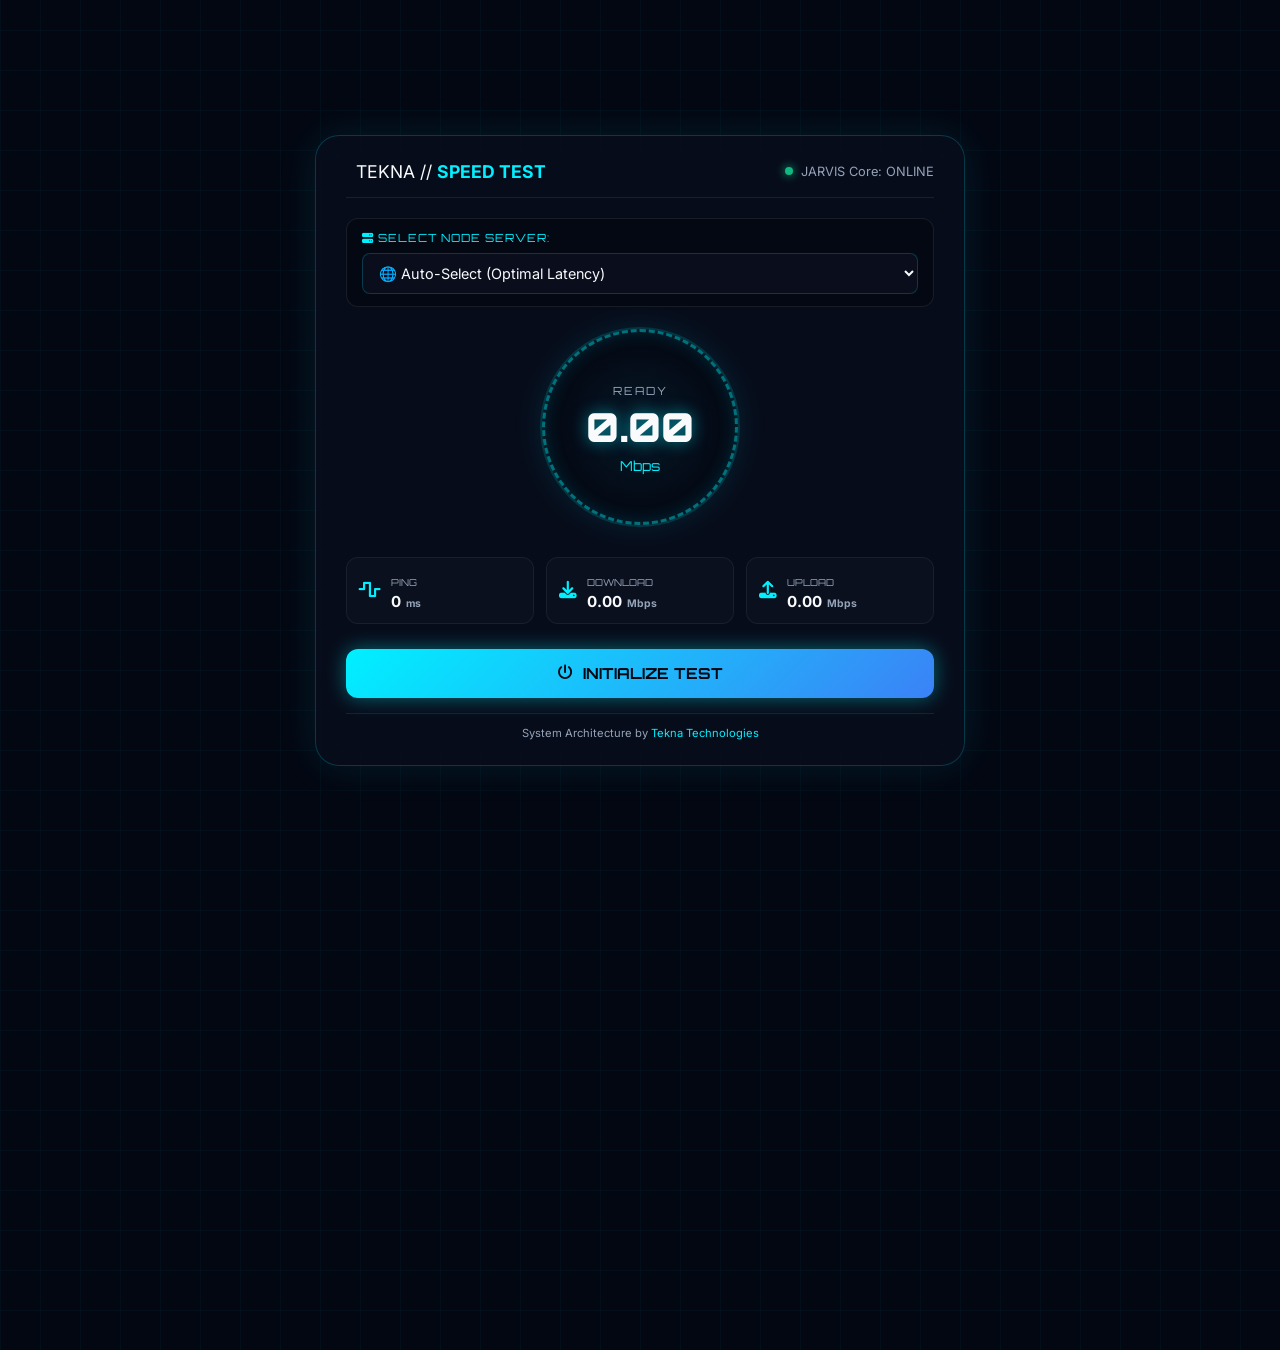
==== index.html @ a688647b "Create index.html" ====
<!DOCTYPE html>
<html lang="en">
<head>
    <meta charset="UTF-8">
    <meta name="viewport" content="width=device-width, initial-scale=1.0">
    <title>Speed Test - Tekna Technologies</title>
    <!-- Google Fonts & FontAwesome -->
    <link href="https://fonts.googleapis.com/css2?family=Orbitron:wght@400;700;900&family=Inter:wght@300;400;600&display=swap" rel="stylesheet">
    <link rel="stylesheet" href="https://cdnjs.cloudflare.com/ajax/libs/font-awesome/6.4.0/css/all.min.css">
    <link rel="stylesheet" href="style.css">
</head>
<body>
    <div class="hud-grid"></div>
    
    <div class="container">
        <!-- Header -->
        <header>
            <div class="logo">
                <i class="fa-solid fa-microchip-ai"></i>
                <span>TEKNA // <strong style="color: var(--neon-cyan);">SPEED TEST</strong></span>
            </div>
            <div class="ai-status">
                <span class="pulse-dot"></span>
                <span id="jarvis-status">JARVIS Core: ONLINE</span>
            </div>
        </header>

        <!-- Server Selector Panel -->
        <div class="server-selector-wrapper">
            <label for="server-select"><i class="fa-solid fa-server"></i> SELECT NODE SERVER:</label>
            <select id="server-select">
                <option value="auto">🌐 Auto-Select (Optimal Latency)</option>
                <option value="jio_mumbai">🇮🇳 Reliance Jio - Mumbai Hub (Jio-optimized)</option>
                <option value="jio_delhi">🇮🇳 Reliance Jio - North Node</option>
                <option value="airtel_delhi">🇮🇳 Bharti Airtel - Delhi Backbone</option>
                <option value="vi_mumbai">🇮🇳 Vodafone Idea - West Gateway</option>
                <option value="bsnl_kolkata">🇮🇳 BSNL - East India Regional</option>
                <option value="aws_mumbai">☁️ AWS Cloud - Mumbai Region</option>
                <option value="azure_pune">☁️ Microsoft Azure - Pune Node</option>
                <option value="do_blr">☁️ DigitalOcean - Bangalore Edge</option>
                <option value="cloudflare">⚡ Cloudflare Global Anycast</option>
                <option value="google">⚡ Google Edge Network - IN</option>
            </select>
        </div>

        <!-- Main Dashboard -->
        <main>
            <!-- Speed Gauge Center -->
            <div class="gauge-container">
                <div class="gauge-ring"></div>
                <div class="gauge-inner">
                    <span class="metric-label" id="current-metric">READY</span>
                    <h1 id="speed-display">0.00</h1>
                    <span class="unit" id="unit-display">Mbps</span>
                </div>
            </div>

            <!-- Metrics Grid -->
            <div class="metrics-grid">
                <div class="metric-card" id="card-ping">
                    <i class="fa-solid fa-wave-square"></i>
                    <div>
                        <span class="label">PING</span>
                        <h3><span id="ping-val">0</span> <small>ms</small></h3>
                    </div>
                </div>
                <div class="metric-card" id="card-download">
                    <i class="fa-solid fa-download"></i>
                    <div>
                        <span class="label">DOWNLOAD</span>
                        <h3><span id="download-val">0.00</span> <small>Mbps</small></h3>
                    </div>
                </div>
                <div class="metric-card" id="card-upload">
                    <i class="fa-solid fa-upload"></i>
                    <div>
                        <span class="label">UPLOAD</span>
                        <h3><span id="upload-val">0.00</span> <small>Mbps</small></h3>
                    </div>
                </div>
            </div>

            <!-- Action Button -->
            <button id="start-btn" onclick="startSpeedTest()">
                <i class="fa-solid fa-power-off"></i> INITIALIZE TEST
            </button>
        </main>

        <!-- Footer -->
        <footer>
            <p>System Architecture by <span style="color: var(--neon-cyan);">Tekna Technologies</span></p>
        </footer>
    </div>

    <script src="script.js"></script>
</body>
</html>
---- style.css ----
:root {
    --bg-color: #030712;
    --panel-bg: rgba(10, 15, 30, 0.75);
    --neon-cyan: #00f0ff;
    --neon-blue: #3b82f6;
    --neon-purple: #8b5cf6;
    --text-main: #f8fafc;
    --text-muted: #94a3b8;
    --border-color: rgba(0, 240, 255, 0.2);
}

* {
    margin: 0;
    padding: 0;
    box-sizing: border-box;
    font-family: 'Inter', sans-serif;
}

body {
    background-color: var(--bg-color);
    color: var(--text-main);
    min-height: 100vh;
    display: flex;
    justify-content: center;
    align-items: center;
    overflow-x: hidden;
    position: relative;
    padding: 20px 0;
}

/* Futuristic Background HUD Grid */
.hud-grid {
    position: absolute;
    width: 200vw;
    height: 200vh;
    background-image: linear-gradient(var(--border-color) 1px, transparent 1px),
                      linear-gradient(90deg, var(--border-color) 1px, transparent 1px);
    background-size: 40px 40px;
    opacity: 0.15;
    animation: gridMove 20s linear infinite;
    z-index: 0;
}

@keyframes gridMove {
    0% { transform: translate(0, 0); }
    100% { transform: translate(-40px, -40px); }
}

.container {
    position: relative;
    z-index: 10;
    width: 90%;
    max-width: 650px;
    background: var(--panel-bg);
    border: 1px solid var(--border-color);
    backdrop-filter: blur(16px);
    border-radius: 24px;
    padding: 25px 30px;
    box-shadow: 0 0 40px rgba(0, 240, 255, 0.1);
}

header {
    display: flex;
    justify-content: space-between;
    align-items: center;
    margin-bottom: 20px;
    border-bottom: 1px solid rgba(255,255,255,0.08);
    padding-bottom: 15px;
}

.logo {
    font-family: 'Orbitron', sans-serif;
    font-size: 1.1rem;
    display: flex;
    align-items: center;
    gap: 10px;
    color: var(--text-main);
}

.logo i {
    color: var(--neon-cyan);
    font-size: 1.4rem;
}

.ai-status {
    font-size: 0.8rem;
    color: var(--text-muted);
    display: flex;
    align-items: center;
    gap: 8px;
    font-family: 'Orbitron', sans-serif;
}

.pulse-dot {
    width: 8px;
    height: 8px;
    background-color: #10b981;
    border-radius: 50%;
    box-shadow: 0 0 10px #10b981;
    animation: pulse 1.5s infinite;
}

@keyframes pulse {
    0% { transform: scale(0.95); opacity: 0.8; }
    50% { transform: scale(1.2); opacity: 1; box-shadow: 0 0 15px #10b981; }
    100% { transform: scale(0.95); opacity: 0.8; }
}

/* Server Selector Styling */
.server-selector-wrapper {
    margin-bottom: 20px;
    background: rgba(0, 0, 0, 0.3);
    border: 1px solid rgba(255, 255, 255, 0.08);
    padding: 12px 15px;
    border-radius: 12px;
}

.server-selector-wrapper label {
    display: block;
    font-size: 0.7rem;
    letter-spacing: 1px;
    color: var(--neon-cyan);
    font-family: 'Orbitron', sans-serif;
    margin-bottom: 8px;
}

#server-select {
    width: 100%;
    background: rgba(10, 15, 30, 0.9);
    border: 1px solid var(--border-color);
    color: var(--text-main);
    padding: 10px 12px;
    border-radius: 8px;
    font-size: 0.9rem;
    outline: none;
    cursor: pointer;
    font-family: 'Inter', sans-serif;
    transition: all 0.3s ease;
}

#server-select:hover, #server-select:focus {
    border-color: var(--neon-cyan);
    box-shadow: 0 0 10px rgba(0, 240, 255, 0.2);
}

#server-select option {
    background: #030712;
    color: var(--text-main);
}

/* Gauge Center */
.gauge-container {
    position: relative;
    width: 200px;
    height: 200px;
    margin: 15px auto 30px auto;
    border-radius: 50%;
    display: flex;
    justify-content: center;
    align-items: center;
    background: radial-gradient(circle, rgba(0,240,255,0.05) 0%, rgba(3,7,18,0.8) 70%);
    box-shadow: inset 0 0 20px rgba(0,240,255,0.2), 0 0 30px rgba(0,240,255,0.1);
    border: 2px solid var(--border-color);
}

.gauge-ring {
    position: absolute;
    width: 100%;
    height: 100%;
    border-radius: 50%;
    border: 3px dashed rgba(0, 240, 255, 0.4);
    animation: rotateRing 15s linear infinite;
}

@keyframes rotateRing {
    100% { transform: rotate(360deg); }
}

.gauge-inner {
    text-align: center;
    z-index: 2;
}

.metric-label {
    font-size: 0.7rem;
    letter-spacing: 2px;
    color: var(--text-muted);
    font-family: 'Orbitron', sans-serif;
}

#speed-display {
    font-family: 'Orbitron', sans-serif;
    font-size: 2.5rem;
    font-weight: 900;
    color: var(--text-main);
    text-shadow: 0 0 15px rgba(0, 240, 255, 0.5);
    margin: 3px 0;
}

.unit {
    font-size: 0.85rem;
    color: var(--neon-cyan);
    font-family: 'Orbitron', sans-serif;
}

/* Metrics Grid */
.metrics-grid {
    display: grid;
    grid-template-columns: repeat(3, 1fr);
    gap: 12px;
    margin-bottom: 25px;
}

.metric-card {
    background: rgba(255, 255, 255, 0.02);
    border: 1px solid rgba(255, 255, 255, 0.06);
    border-radius: 12px;
    padding: 12px;
    display: flex;
    align-items: center;
    gap: 10px;
    transition: all 0.3s ease;
}

.metric-card.active {
    border-color: var(--neon-cyan);
    background: rgba(0, 240, 255, 0.05);
    box-shadow: 0 0 15px rgba(0, 240, 255, 0.15);
}

.metric-card i {
    font-size: 1.1rem;
    color: var(--neon-cyan);
}

.metric-card .label {
    font-size: 0.6rem;
    color: var(--text-muted);
    font-family: 'Orbitron', sans-serif;
}

.metric-card h3 {
    font-size: 0.95rem;
    font-family: 'Orbitron', sans-serif;
    margin-top: 2px;
}

.metric-card h3 small {
    font-size: 0.65rem;
    color: var(--text-muted);
}

/* Action Button */
#start-btn {
    width: 100%;
    padding: 15px;
    background: linear-gradient(135deg, var(--neon-cyan), var(--neon-blue));
    border: none;
    border-radius: 12px;
    color: #030712;
    font-family: 'Orbitron', sans-serif;
    font-weight: 700;
    font-size: 0.95rem;
    cursor: pointer;
    box-shadow: 0 0 20px rgba(0, 240, 255, 0.4);
    transition: all 0.3s ease;
    display: flex;
    justify-content: center;
    align-items: center;
    gap: 10px;
}

#start-btn:hover {
    transform: translateY(-2px);
    box-shadow: 0 0 30px rgba(0, 240, 255, 0.7);
}

footer {
    text-align: center;
    font-size: 0.7rem;
    color: var(--text-muted);
    border-top: 1px solid rgba(255,255,255,0.08);
    padding-top: 12px;
    margin-top: 15px;
}

@media(max-width: 600px) {
    .metrics-grid {
        grid-template-columns: 1fr;
    }
}
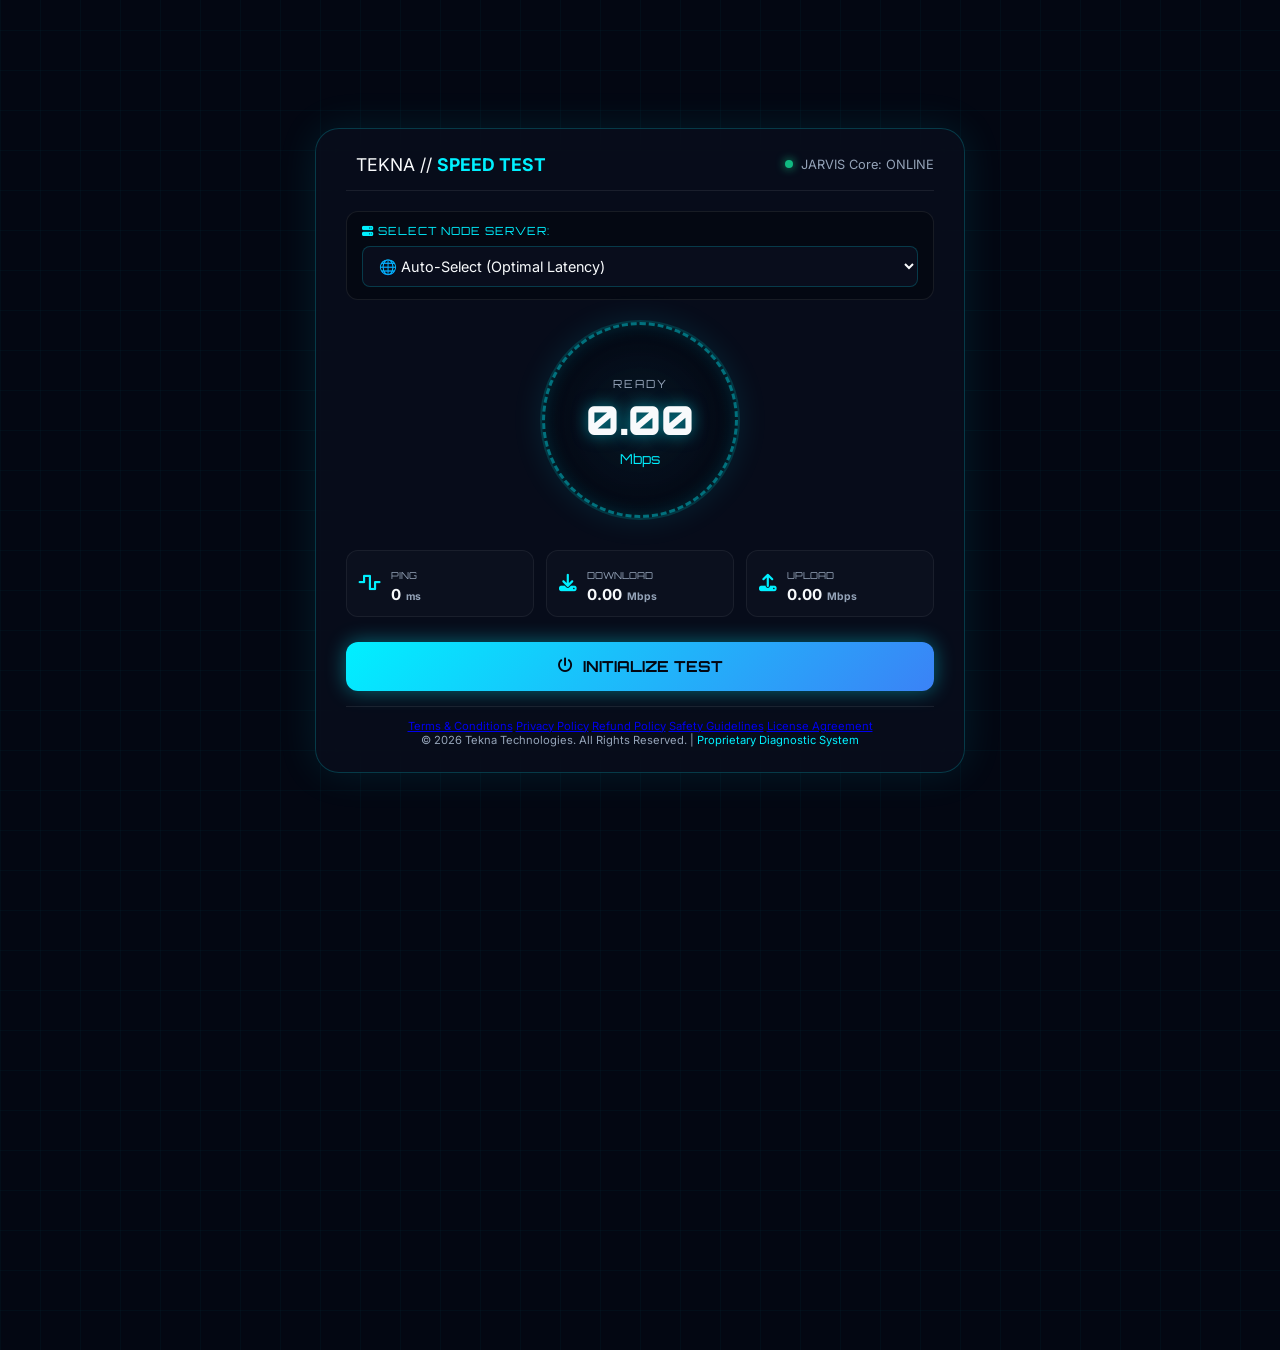
==== commit 851b76c4: "Update index.html" ====
--- a/index.html
+++ b/index.html
@@ -4,7 +4,6 @@
     <meta charset="UTF-8">
     <meta name="viewport" content="width=device-width, initial-scale=1.0">
     <title>Speed Test - Tekna Technologies</title>
-    <!-- Google Fonts & FontAwesome -->
     <link href="https://fonts.googleapis.com/css2?family=Orbitron:wght@400;700;900&family=Inter:wght@300;400;600&display=swap" rel="stylesheet">
     <link rel="stylesheet" href="https://cdnjs.cloudflare.com/ajax/libs/font-awesome/6.4.0/css/all.min.css">
     <link rel="stylesheet" href="style.css">
@@ -45,7 +44,6 @@
 
         <!-- Main Dashboard -->
         <main>
-            <!-- Speed Gauge Center -->
             <div class="gauge-container">
                 <div class="gauge-ring"></div>
                 <div class="gauge-inner">
@@ -55,7 +53,6 @@
                 </div>
             </div>
 
-            <!-- Metrics Grid -->
             <div class="metrics-grid">
                 <div class="metric-card" id="card-ping">
                     <i class="fa-solid fa-wave-square"></i>
@@ -80,15 +77,24 @@
                 </div>
             </div>
 
-            <!-- Action Button -->
             <button id="start-btn" onclick="startSpeedTest()">
                 <i class="fa-solid fa-power-off"></i> INITIALIZE TEST
             </button>
         </main>
 
-        <!-- Footer -->
-        <footer>
-            <p>System Architecture by <span style="color: var(--neon-cyan);">Tekna Technologies</span></p>
+        <!-- Footer Section with Policy Links -->
+        <footer class="footer-section">
+            <div class="footer-links">
+                <a href="terms.html">Terms & Conditions</a>
+                <a href="privacy.html">Privacy Policy</a>
+                <a href="refund.html">Refund Policy</a>
+                <a href="safety.html">Safety Guidelines</a>
+                <a href="license.html">License Agreement</a>
+            </div>
+            <p class="copyright">
+                &copy; 2026 Tekna Technologies. All Rights Reserved. | 
+                <span style="color:var(--neon-cyan);">Proprietary Diagnostic System</span>
+            </p>
         </footer>
     </div>
 
